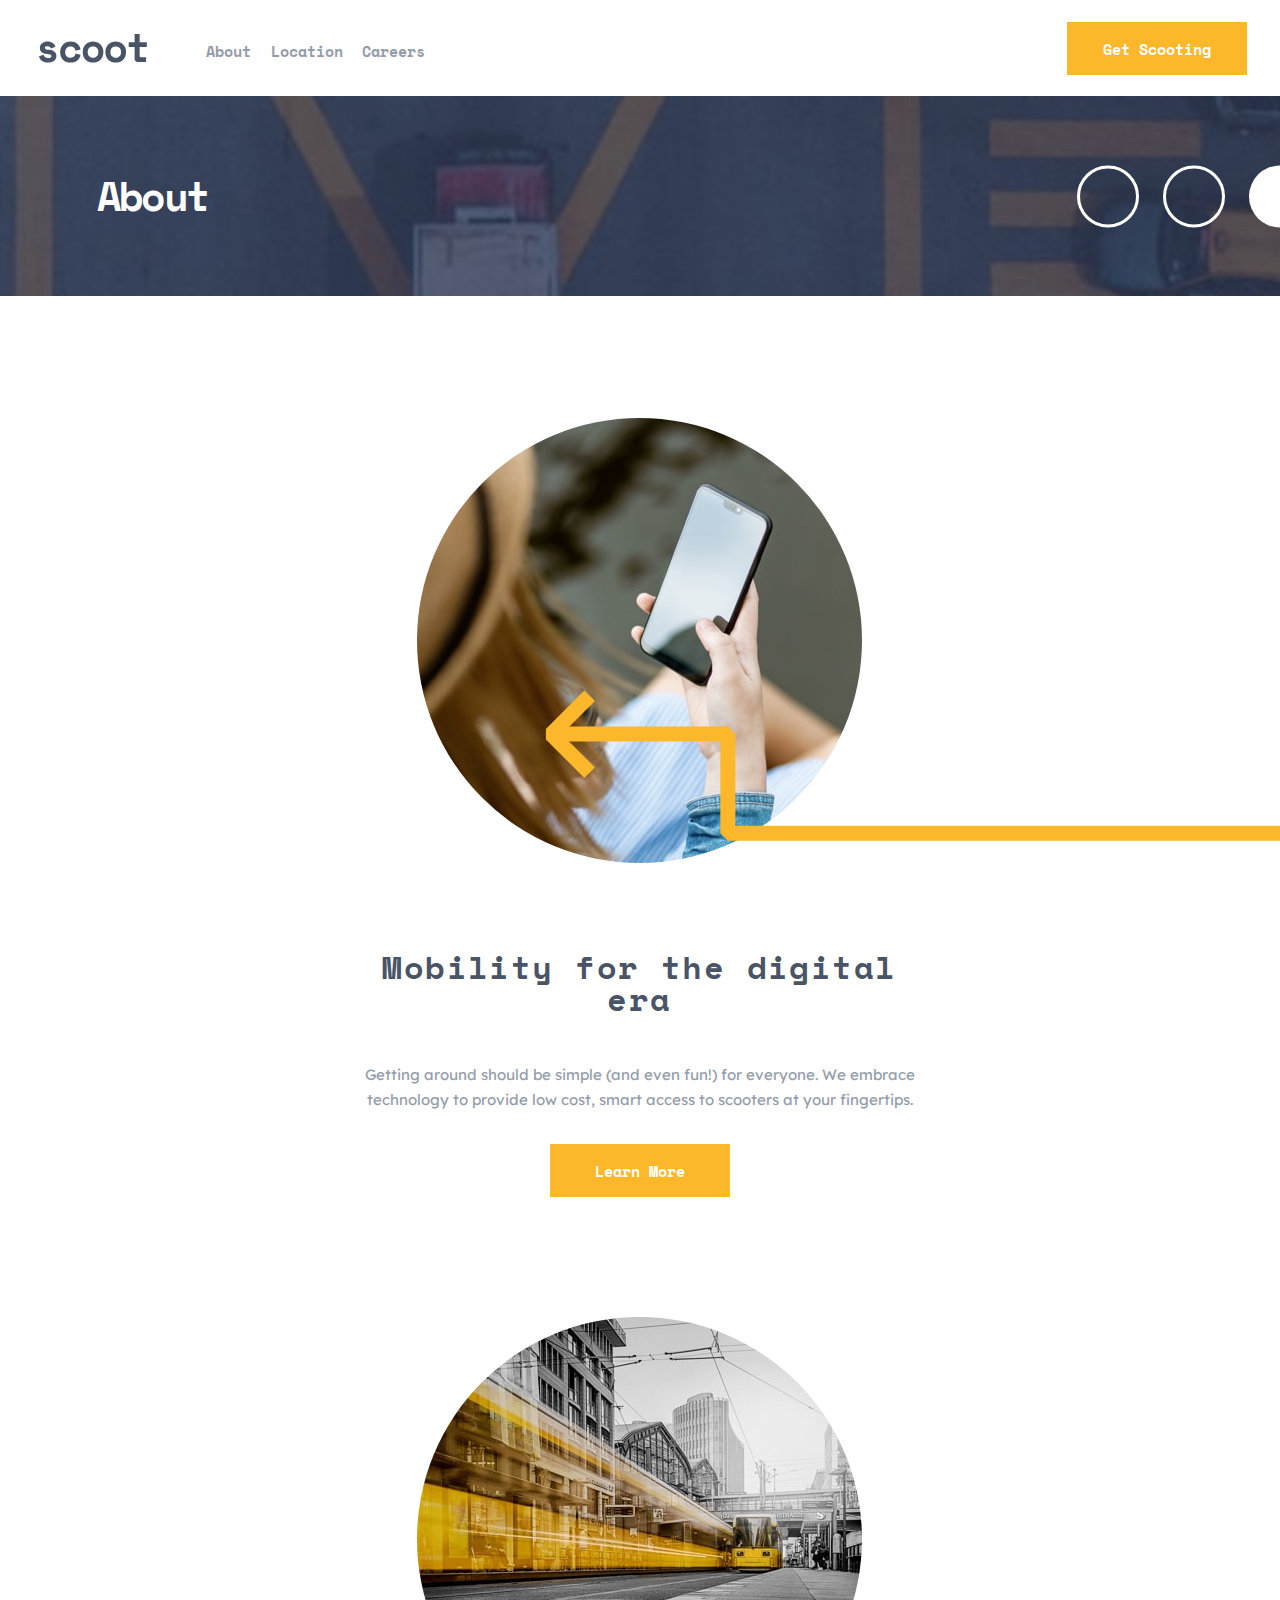
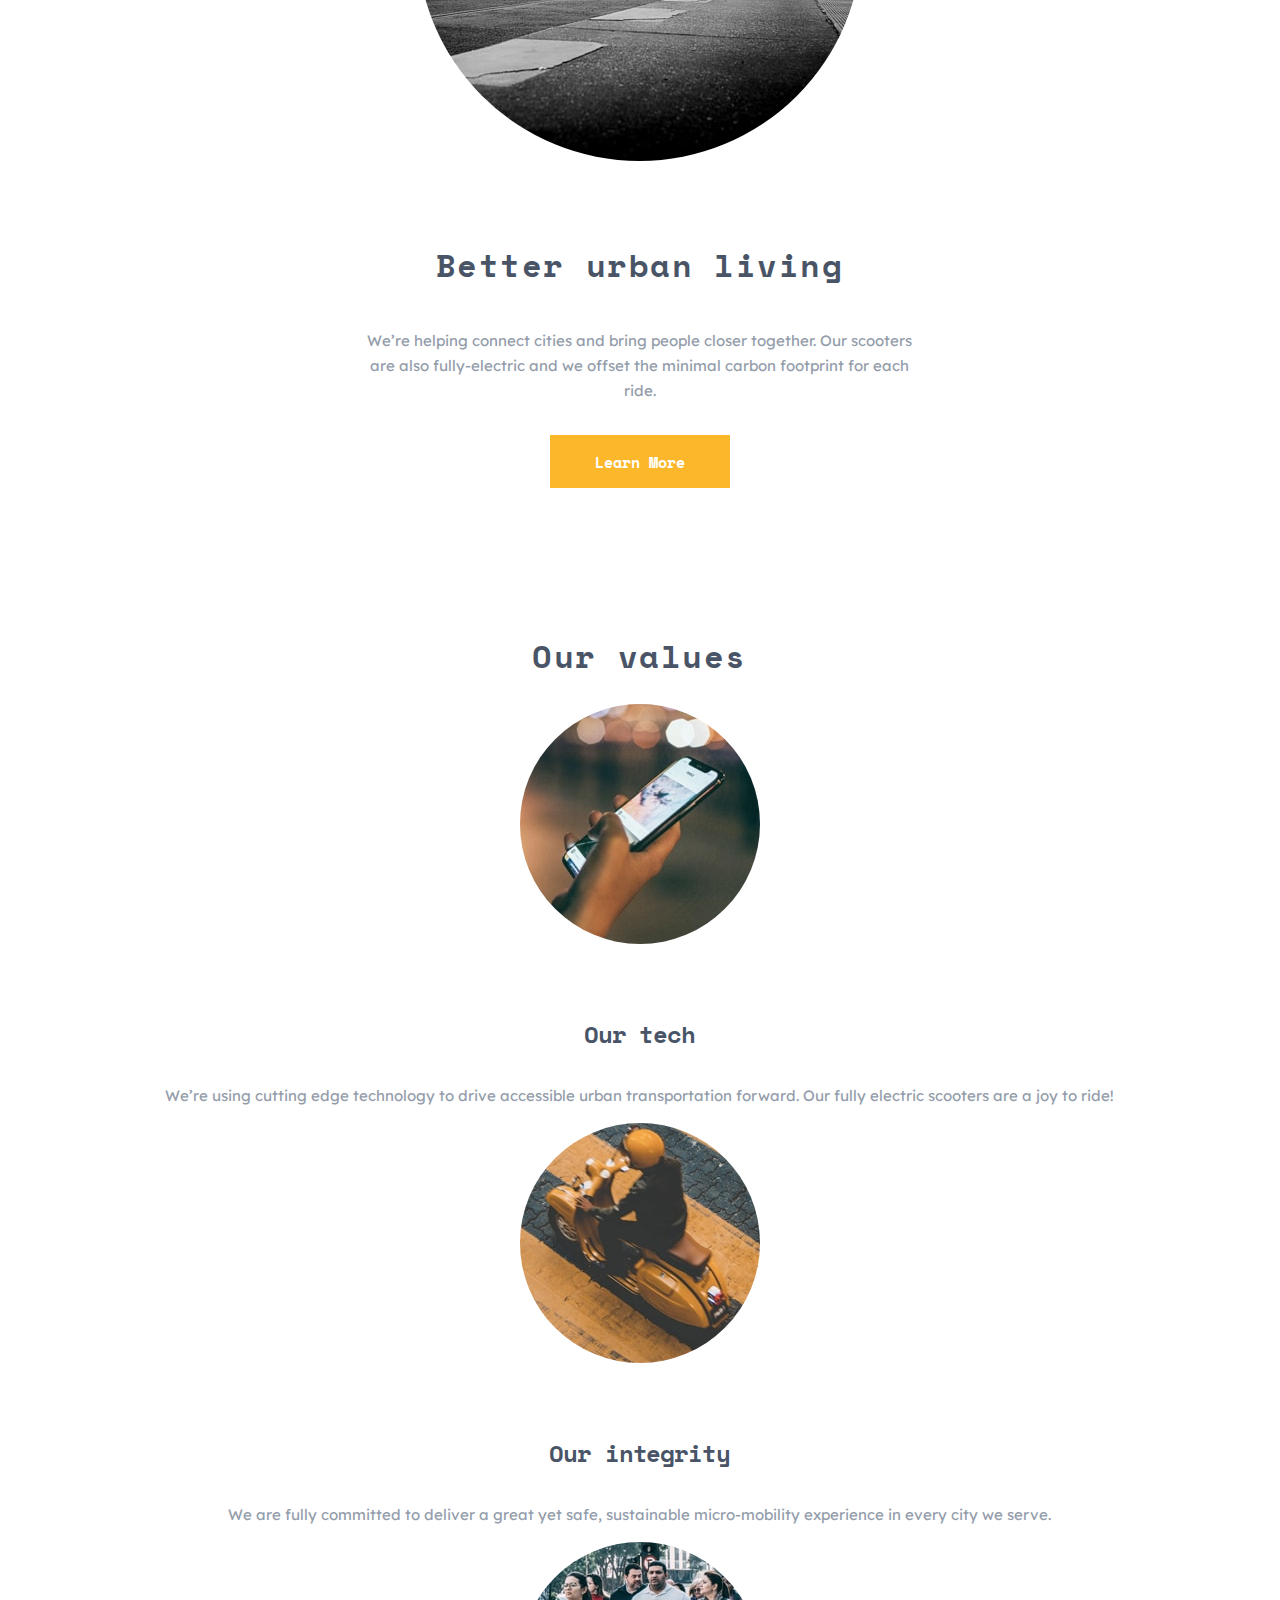
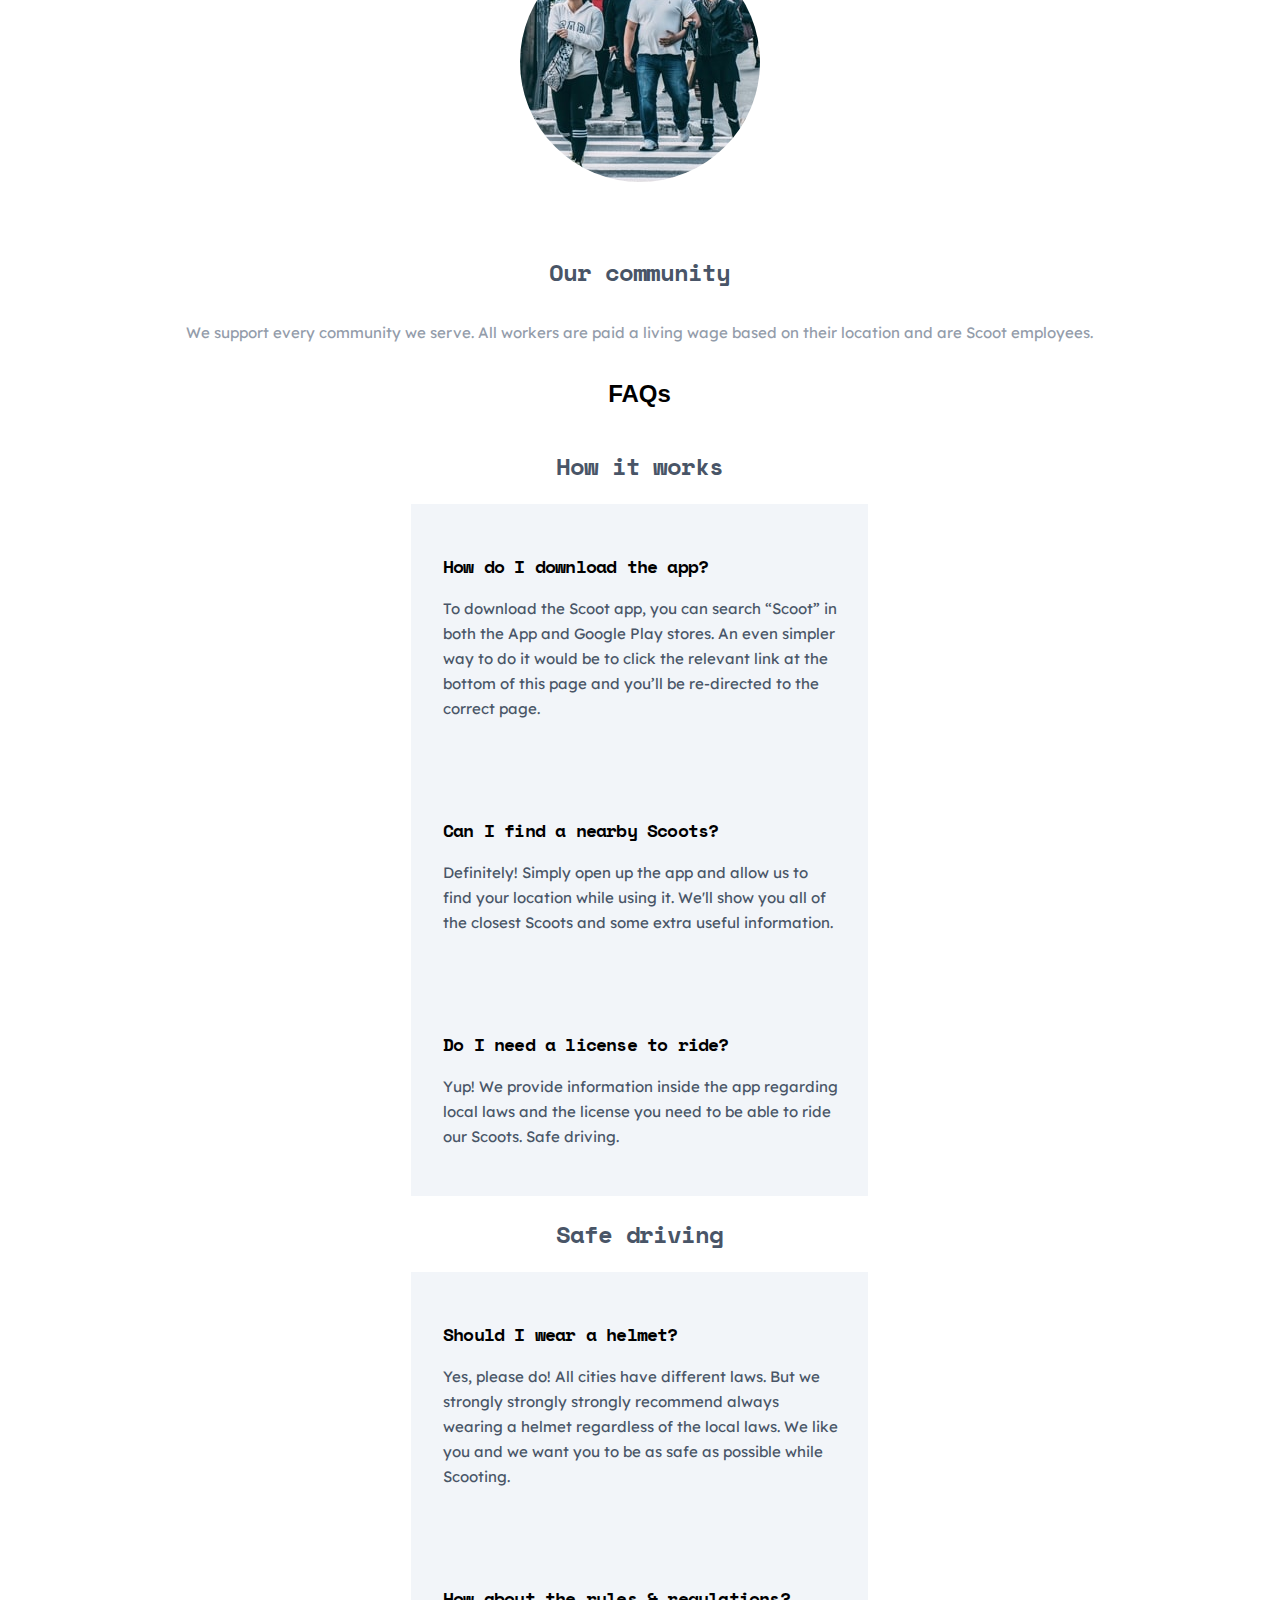
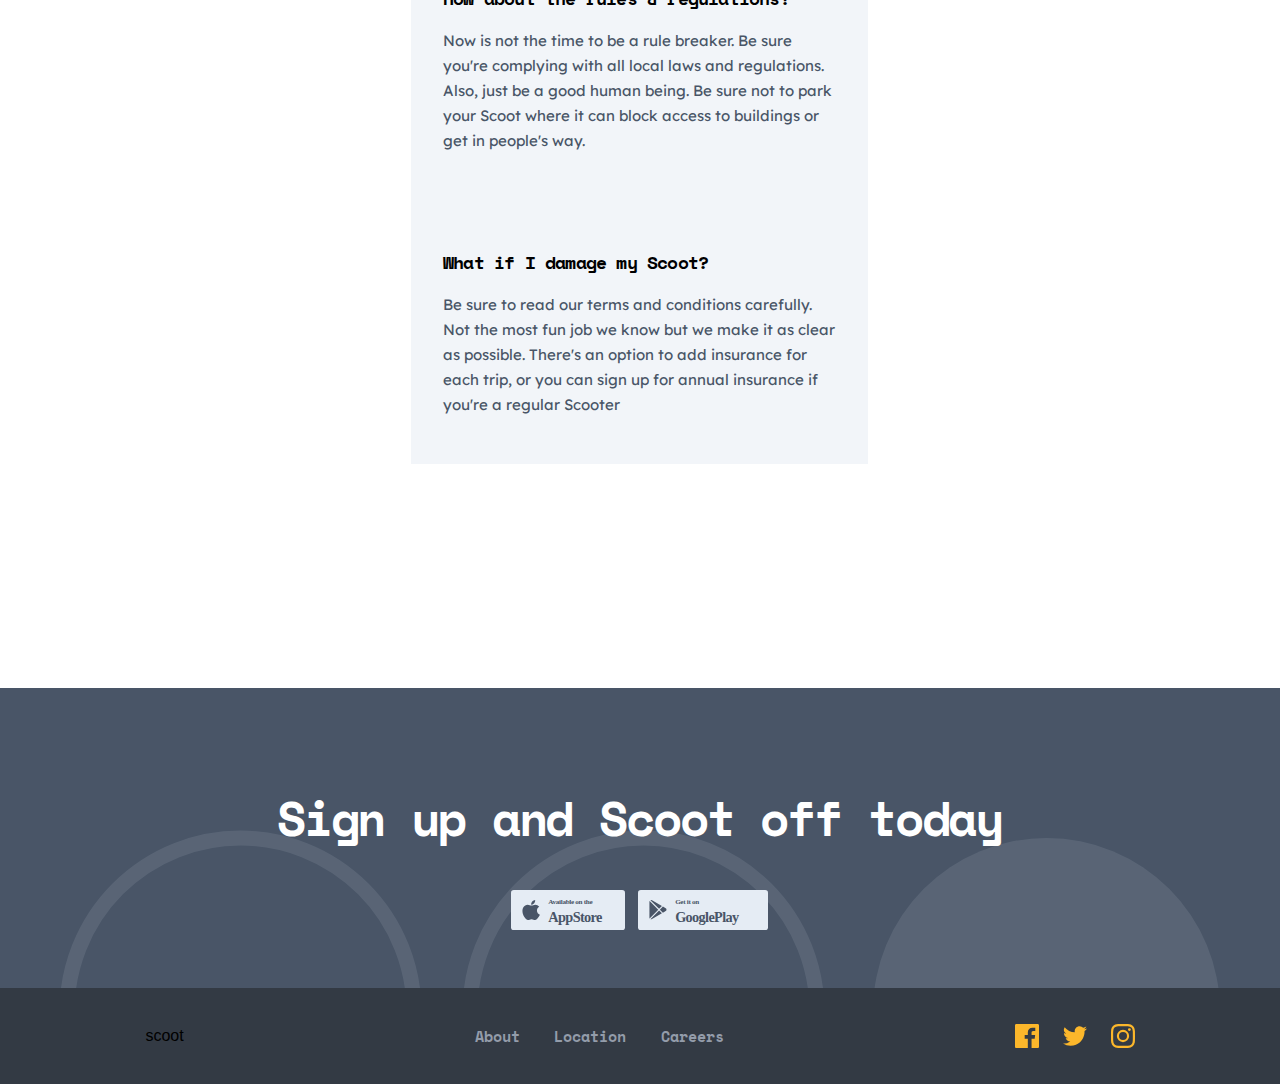
==== html/about.html @ 97ea3391 "update" ====
<!DOCTYPE html>
<html lang="en">
<head>
<meta charset="UTF-8" />
<link rel="preconnect" href="https://fonts.googleapis.com" />
<link rel="preconnect" href="https://fonts.gstatic.com" crossorigin />
<link
    href="https://fonts.googleapis.com/css2?family=Lexend+Deca:wght@100..900&family=Space+Mono:ital,wght@0,400;0,700;1,400;1,700&display=swap"
    rel="stylesheet"
/>
<link
    href="https://fonts.googleapis.com/css2?family=Space+Mono:ital,wght@0,400;0,700;1,400;1,700&display=swap"
    rel="stylesheet"
/>
<link rel="stylesheet" href="../css/styles.css" />
<meta name="viewport" content="width=device-width, initial-scale=1.0" />
<title>Document</title>
</head>
<body>
    <nav class="menu">
        <img class="hamburger-nav" src="../assets/icons/hamburger.svg" alt="" />
        <img class="logo-nav" src="../assets/logo.svg" alt="" />
        <div class="menu-options display-menu">
        <ul>
            <div class="options-nav">
                <li><a href="../html/about.html">About</a></li>
                <li><a href="../html/locations.html">Location</a></li>
                <li><a href="../html/careers.html">Careers</a></li>
            </div>
            <div class="general-button button-nav">
                <li>Get Scooting</li>
            </div>
        </ul>
        </div>
    </nav>
    <header class="header-about center-items">
        <h1 class="main-title main-title-secondary">About</h1>
        <img class="white-circles-options" src="../assets/patterns/white-circles.svg" alt="">
    </header>
    <main class="main">
        <section class="center-items">
            <img class="left-downward-arrow-options" src="../assets/patterns/left-upward-arrow.svg" alt="">    
            <img class="img-main" src="../assets/images/digital-era.jpg" alt="" />
            <div class="section-learnmore center-items">
                    <h3 class="h3-secundary-title">Mobility for the digital era</h3>
                    <p class="general-font-style">
                        Getting around should be simple (and even fun!) for everyone. We embrace technology to provide low cost, smart access to scooters at your fingertips.
                    </p>
                <div class="general-button">
                <a href="">Learn More</a>
                </div>
            </div>
            <img class="right-arrow-topimg-2" src="../assets/patterns/right-arrow.svg" alt="">
            <img class="img-main" src="../assets/images/better-living.jpg" alt="" />
            <div class="section-learnmore center-items">
                    <h3 class="h3-secundary-title">Better urban living</h3>
                    <p class="general-font-style">
                        We’re helping connect cities and bring people closer together. Our scooters are also fully-electric and we offset the minimal carbon footprint for each ride.
                    </p>
                <div class="general-button">
                <a href="">Learn More</a>
                </div>
            </div>
        </section>
        <section class="center-items">
            <h3 class="h3-secundary-title">Our values</h3>
            <div>
                <div class="center-items">
                    <img class="img-main" src="../assets/images/our-tech.jpg" alt="" />
                    <h2 class="h2-secundary-title">Our tech</h2>
                    <p class="general-font-style">
                        We’re using cutting edge technology to drive accessible urban transportation forward. Our fully electric scooters are a joy to ride!
                    </p>
                </div>
                <div class="center-items">
                    <img class="img-main" src="../assets/images/our-integrity.jpg" alt="" />
                    <h2 class="h2-secundary-title">Our integrity</h2>
                    <p class="general-font-style">
                        We are fully committed to deliver a great yet safe, sustainable micro-mobility experience in every city we serve.                    </p>
                </div>
                <div class="center-items">
                    <img class="img-main" src="../assets/images/our-community.jpg" alt="" />
                    <h2 class="h2-secundary-title">Our community</h2>
                    <p class="general-font-style">
                        We support every community we serve. All workers are paid a living wage based on their location and are Scoot employees.                    </p>
                </div>
            </div>
        </section>
        <section class="center-items our-values">
            <h2>FAQs</h2>
            <div class="accordion-boxes">
                <h3 class="h2-secundary-title">How it works</h2>
                <div class="accordion-box">
                    <div>
                        <h3 class="title-box">How do I download the app?</h2>
                        <p class="text-accodion">To download the Scoot app, you can search “Scoot” in both the App and Google Play stores. An even simpler way to do it would be to click the relevant link at the bottom of this page and you’ll be re-directed to the correct page.</p>
                    </div>
                </div>
                <div class="accordion-box">
                    <div>
                        <h3 class="title-box">Can I find a nearby Scoots?</h2>
                        <p class="text-accodion">Definitely! Simply open up the app and allow us to find your location while using it. We'll show you all of the closest Scoots and some extra useful information.</p>
                    </div>
                </div>
                <div class="accordion-box">
                    <div>
                        <h3 class="title-box">Do I need a license to ride?</h2>
                        <p class="text-accodion">Yup! We provide information inside the app regarding local laws and the license you need to be able to ride our Scoots. Safe driving.</p>
                    </div>
                </div>
            </div>
            <div>
                <h3 class="h2-secundary-title">Safe driving</h2>
                <div class="accordion-box">
                    <div>
                        <h3 class="title-box">Should I wear a helmet?</h2>
                        <p class="text-accodion">Yes, please do! All cities have different laws. But we strongly strongly strongly recommend always wearing a helmet regardless of the local laws. We like you and we want you to be as safe as possible while Scooting.</p>
                    </div>
                </div>
                <div class="accordion-box">
                    <div>
                        <h3 class="title-box">How about the rules & regulations?</h2>
                        <p class="text-accodion">Now is not the time to be a rule breaker. Be sure you're complying with all local laws and regulations. Also, just be a good human being. Be sure not to park your Scoot where it can block access to buildings or get in people's way. </p>
                    </div>
                </div>
                <div class="accordion-box">
                    <div>
                        <h3 class="title-box">What if I damage my Scoot?</h2>
                        <p class="text-accodion">Be sure to read our terms and conditions carefully. Not the most fun job we know but we make it as clear as possible. There's an option to add insurance for each trip, or you can sign up for annual insurance if you're a regular Scooter</p>
                    </div>
                </div>
            </div>   
        </section>
    </main>
    <footer>
        <div class="applications-footer center-items">
            <p class="footer-title">Sign up and Scoot off today</p>
            <div class="center-items flex-row">
                <img class="apple" src="../assets/icons/app-store.svg" alt="" />
                <img class="android" src="../assets/icons/google-play.svg" alt="" />
            </div>
        </div>
        <div class="social center-items">
            <p>scoot</p>
            <ul class="footer-list">
                <a href="./html/about.html"><li>About</li></a>
                <a href=""><li>Location</li></a>
                <a href=""><li>Careers</li></a>
            </ul>
            <div class="center-items flex-row icons-socialmedia">
                <a href=""><img src="../assets/icons/facebook.svg" alt="" /></a>
                <a href=""><img src="../assets/icons/twitter.svg" alt="" /></a>
                <a href=""><img src="../assets/icons/instagram.svg" alt="" /></a>
            </div>
        </div>
    </footer>
</body>
</html>
---- css/styles.css ----
:root {
  --yellow: #fcb72b;
  --dark-navy: #495567;
  --dim-grey: #939caa;
  --light-grey: #e5ecf4;
  --snow: #f2f5f9;
  --light-yellow: #fff4df;
  --dark-grey: #333a44;
  --box-grey: #F2F5F9;

  --space-mono: 'Space mono', monospace;
  --lexend-deca: 'Lexend deca', 'sans-serif';

  --title-m: 24px;
  --title-l: 40px;
  --title-xl: 48px;
  --title-xxl: 56px;

  --line-height-m: 28px;
  --line-height-l: 48px;
  --line-height-xl: 56px;

  --mobile-width: 375px;
  --tablet-width: 768px;
  
}
* {
  box-sizing: border-box;
}
body {
  margin: 0;
  font-family: sans-serif;
}
img {
  display: block;
  max-width: 100%;
}
a {
  text-decoration: none;
  color: inherit;
}
ul {
  list-style: none;
  padding-left: 0;
  margin-top: 0;
  margin-bottom: 0;
}

.menu {
  height: 64px;
  width: 100%;
  padding: 22px 22px 22px 32px;
  display: flex;
  background-color: white;
}
@media screen and (width>=768px){
  .menu {
    height: 96px;
    padding: 34px 40px 33px 39px;
    
  }
}
.logo-nav {
  margin-inline: auto;
}
.display-menu{
  display: none;
}
@media screen and (width>=768px){
  .display-menu{
    display: block;
  }
}
.menu-options{
  position: fixed;
  left: 0;
  top: 64px;
  height: calc(100vh - 64px);
  width: 256px;
  background-color: var(--dark-grey);
  padding: 64px 32px 24px 32px;
}
.menu-options ul{
  height: 100%;
  display: flex;
  flex-direction: column;
  justify-content: space-between;
}
.options-nav{
  height: 123px;
  display: flex;
  flex-direction: column;
  justify-content: space-between;
  color: white;
  font-family: var(--space-mono);
  font-size: 18px;
  line-height: 25px;
  font-weight: 700;
}
.menu::after{
  content: "";
  position: fixed;
  height: calc(100vh - 64px);
  width: calc(100vw - 256px);
  top: 64px;
  right: 0;
  background-color: rgba(0, 0, 0, 0.7);
  display: none;
}
@media screen and (width>=768px){
  .menu-options{
    position:static;
    width: 100%;
    height:29px;
    background-color: transparent;
    padding: 0;
  }
  .menu-options ul{
    flex-direction: row;
    height: 25px;
  }
  .options-nav{
    flex-direction: row;
    justify-content: space-between;
    color: var(--dim-grey);
    font-family: var(--space-mono);
    font-size: 15px;
    line-height: 25px;
    font-weight: 700;
    width: 219px;
    height: 25px;
    margin-top: 5px;
  }
  .hamburger-nav{
    display: none;
  }
  .logo-nav {
    margin-inline: 0;
    margin-right: 59px;
  }
  .button-nav{
    position: absolute;
    right: 0;
    top: 22px;
    right: 33px;
  }
}
.center-items{
  display: flex;
  align-items: center;
  justify-content: center;
  text-align: center;
  flex-direction: column;
}
.header {
  width: 100%;
  height: 687px;
  background-image: url(../assets/images/home-hero-mobile.jpg);
  background-size: cover;
  padding: 32px;
  justify-items: center;
}
@media screen and (width>=768px){
  .header {
    background-image: url(../assets/images/home-hero-tablet.jpg);
    padding: 137px 98px 217px 97px;
  }
}
@media screen and (width>=1440px){
  .header {
    background-image: url(../assets/images/home-hero-desktop.jpg);
  }
}
.header p{
  color: white;
}
.flex-row{
  flex-direction: row;
}

/* TEXTOS */

.main-title{
  font-family: var(--space-mono);
  color: white;
  line-height: 40px;
  font-size: 40px;
  letter-spacing: -1.79px;
  font-weight: 700;
}
@media screen and (width>=1440px){
  .main-title-secondary{
    font-family: var(--space-mono);
    color: white;
    line-height: 40px;
    font-size: 40px;
    letter-spacing: -1.79px;
    font-weight: 700;
  }
}
.footer-title{
  font-family: var(--space-mono);
  color: white;
  line-height: 32px;
  font-size: 32px;
  letter-spacing: -1.43px;
  font-weight: 700;
}
@media screen and (width>=768px){
  .footer-title{
    line-height: 48px;
    font-size: 48px;
    letter-spacing: -2.14px;
  }
}
.general-font-style{
  font-family: var(--lexend-deca);
  font-size: 15px;
  color: var(--dim-grey);
  font-weight: 400;
  line-height: 25px;
}
.h2-secundary-title{
  font-family: var(--space-mono);
  font-size: 20px;
  color: var(--dark-navy);
  font-weight: 700;
  line-height: 28px;
  letter-spacing: 0.89px;
}
@media screen and (width>=768px){
  .h2-secundary-title{
    font-size: 24px;
    letter-spacing: -1.07px;
  }
}
.h3-secundary-title{
  font-family: var(--space-mono);
  font-size: 32px;
  color: var(--dark-navy);
  font-weight: 700;
  line-height: 32px;
  letter-spacing: 1.43px;
}
.footer-list{
  font-family: var(--space-mono);
  color: var(--dim-grey);
  font-weight: 700;
  font-size: 15px;
  line-height: 25px;
  justify-content: space-between;
}
@media screen and (width>=768px){
  .footer-list{
    display: flex;
    width: 249px;
    justify-self: left;
  }
}
/* FIN TEXTOS */


.general-button{
  width: 180px;
  height: 53px;
  display: flex;
  align-items: center;
  justify-content: center;
  background-color: var(--yellow);
  color: white;
  font-family: var(--space-mono);
  font-size: 15px;
  font-weight: 700;
}
.a{
  margin-bottom: 34px;
}
.main {
  padding: 72px 32px 120px 32px;
}
@media screen and (width>=768px){
  .main{
    padding: 122px 98px 104px 97px;
  }
}
@media screen and (width>=1440px){
  .main{
    padding: 120px 165px 160px 165px;
  }
}
.info-app {
  display: flex;
  flex-direction: column;
  height: 792px;
  justify-content: space-between;
  margin-bottom: 120px;
}
@media screen and (width>=768px){
  .info-app {
    display: flex;
    flex-direction: column;
    height: 792px;
    justify-content: space-between;
    margin-bottom: 120px;
  }
}
@media screen and (width>=768px){
  .info-card{
    display: flex;
    flex-direction: row;
    text-align: left;
    height: 470px;
  }
}
.info-icon {
  width: 56px;
  height: 56px;
}
@media screen and (width>=768px){
  .info-icon {
    width: 96px;
    height: 96px;
    margin-right: 79px;
  }
}
.img-main {
  border-radius: 50%;
  margin-bottom: 56px;
}
.section-learnmore{
  margin-bottom: 120px;
}
.section-learnmore p{
  margin-bottom: 32px;
} 
@media screen and (width>=768px){
  .section-learnmore{
    width: 573px;
  }
}
.applications-footer {
  width: 100%;
  height: 320px;
  background-color: var(--dark-navy);
  background-image: url(../assets/patterns/semi-circles.svg);
  background-repeat: no-repeat;
  background-position:bottom;
  background-position-x: 80%;
}
@media screen and (width>=768px){
  .applications-footer {
    height: 300px;
    padding: 62px 156px 62px 155px;
    background-position-x: 50%;
  }
}
@media screen and (width>=1440px){
  .applications-footer {
    height: 300px;
    padding: 62px 156px 62px 155px;
    background-position-x: 100%;
  }
}
.icons-socialmedia{
  width: 120px;
  justify-content: space-between;
}
.social {
  width: 100%;
  height: 438px;
  background-color: var(--dark-grey);
  justify-content: space-around;
}
@media screen and (width>=768px){
  .social {
    height: 96px;
    flex-direction: row;
  }
}
.footer-list a li{
  margin-bottom: 16px ;
}
@media screen and (width>=768px){
  .footer-list a li{
    margin-bottom: 0 ;
  }
}


/* ABOUT */
.header-about, .header-careers{
  background-image: url(../assets/images/about-hero-mobile.jpg);
  width: 100%;
  height: 160px;
  background-position: center;
  background-size: cover;
}
@media screen and (width>=768px){
  .header-about{
    background-image: url(../assets/images/about-hero-tablet.jpg);
    height: 200px;
    flex-direction: row;
    justify-content: flex-start;
    padding-left: 97px;
  }
}
.header-careers{
  background-image: url(../assets/images/careers-location-hero-mobile.jpg);
}
@media screen and (width>=768px){
  .header-careers{
    background-image: url(../assets/images/careers-locations-hero-tablet.jpg);
    height: 200px;
    flex-direction: row;
    justify-content: flex-start;
    padding-left: 97px;
  }
}
.our-values{
  margin-bottom: 120px;
}
@media screen and (width>=768px){
  .our-values{
    width: 457px;
    margin-inline: auto;
  }
}
.title-box{
  font-family: var(--space-mono);
  font-size: 18px;
  font-weight: 700;
  line-height: 24px;
  letter-spacing: -0.8px;
}
.text-accodion{
  font-family: var(--lexend-deca);
  font-size: 15px;
  font-weight: 400;
  line-height: 25px;
  color: var(--dark-navy);
}
.accordion-box{
  background-color: var(--box-grey);
  padding: 32px 28px 32px 32px;
  text-align: left;
}
.box-apply{
  background-color: var(--box-grey);
  width: 100%;
  height: 190px;
  padding: 36px 32px 32px 32px;
  justify-content: space-between;
}
@media screen and (width>=768px){
  .box-apply{
    background-color: var(--box-grey);
    width: 100%;
    height: 128px;
    padding: 34px 48px 33px 48px;
    justify-content: space-between;
    flex-direction: row;
  }
}
.box-apply p, .box-apply h2{
  margin: 0;
}
.section-apply{
  height: 1220px;
  justify-content: space-between;
}
@media screen and (width>=768px){
  .section-apply{
    height: 848px;
    width: 689px;
    justify-content: space-between;
  }
  .main-careers{
    padding: 144px 40px 120px 39px;
  }
}

.map{
  margin-bottom: 40px;
}
.capital-boxes{
  display: flex;
  height: 336px;
  justify-content: space-between;
  margin-bottom: 72px;
}
@media screen and (width>=768px){
  .capital-boxes{
    position: absolute;
    top: 0;
    left: 0;
  }
}
.capital-box{
  width: 100%;
  background-color: rgb(252, 183, 43, 0.2);
}
@media screen and (width>=768px){
  .capital-box{
    position: absolute;
    top: 0;
    width: 120px;
    height: 32px;
  }
  .ny{
    left: 137px;
    top: 492px;
  }
  .ldn{
    left: 282px;
    top: 485px;
  }
  .jk{
    left: 137px;
    top: 492px;
  }
  .ykh{
    left: 137px;
    top: 492px;
  }
}
.text-capital{
  font-family: var(--space-mono);
  font-weight: 700;
  font-size: 24px;
  line-height: 28px;
  letter-spacing: -1.07px;
}
.apple, .android{
  width: 113.57px;
  height: 40px;
}
.android{
  width: 130px;
  margin-left: 12.86px;
}

/* FLECHAS y CIRCULOS */
.right-line,.right-arrow, .white-circles, .left-downward-arrow, .right-arrow-topimg, .left-downward-arrow-zero, .white-circles-options, .left-downward-arrow-options, .right-arrow-topimg-2{
  display: none;
}
@media screen and (width>=768px){
  .right-arrow{
    display: block;
    position: absolute;
    top: 569px;
    left: -127px;
  }
  .white-circles{
    display: block;
    position: absolute;
    top: 638px;
    right:-31px;
  }
  .left-downward-arrow{
    display: block;
    position: absolute;
    top: 2110px;
    right: 0;
  }
  .right-arrow-topimg{
    display: block;
    position: absolute;
    left: -127px;
    top: 2742px;
  }
  .left-downward-arrow-zero{
    /* display: block;
    position: absolute;
    right:-386px;
    top: 3710px; */
  }
  .white-circles-options{
    display: block;
    position: absolute;
    right:-31px;
    top: 165px;
  }
  .left-downward-arrow-options{
    display: block;
    position: absolute;
    right:-6px;
    top: 690px;
  }
  .right-arrow-topimg{
    display: block;
    position: absolute;
    left: -127px;
    top: 1320px;
  }
}
@media screen and (width>=1440px){
  .right-line{
    display: block;
    position: absolute;
    top: 569px;
    left: 0px;
  }
  .right-arrow{
    display: block;
    position: absolute;
    top: 569px;
    left: 705px;
  }
  .white-circles{
    display: block;
    position: absolute;
    top: 638px;
    right:-31px;
  }
  .left-downward-arrow{
    display: block;
    position: absolute;
    top: 2110px;
    right: 0;
  }
  .right-arrow-topimg{
    display: block;
    position: absolute;
    left: -127px;
    top: 2742px;
  }
  .left-downward-arrow-zero{
    /* display: block;
    position: absolute;
    right:-386px;
    top: 3710px; */
  }
  .white-circles-options{
    display: block;
    position: absolute;
    right:-31px;
    top: 165px;
  }
  .left-downward-arrow-options{
    display: block;
    position: absolute;
    right:-6px;
    top: 690px;
  }
  .right-arrow-topimg{
    display: block;
    position: absolute;
    left: -127px;
    top: 1320px;
  }
}
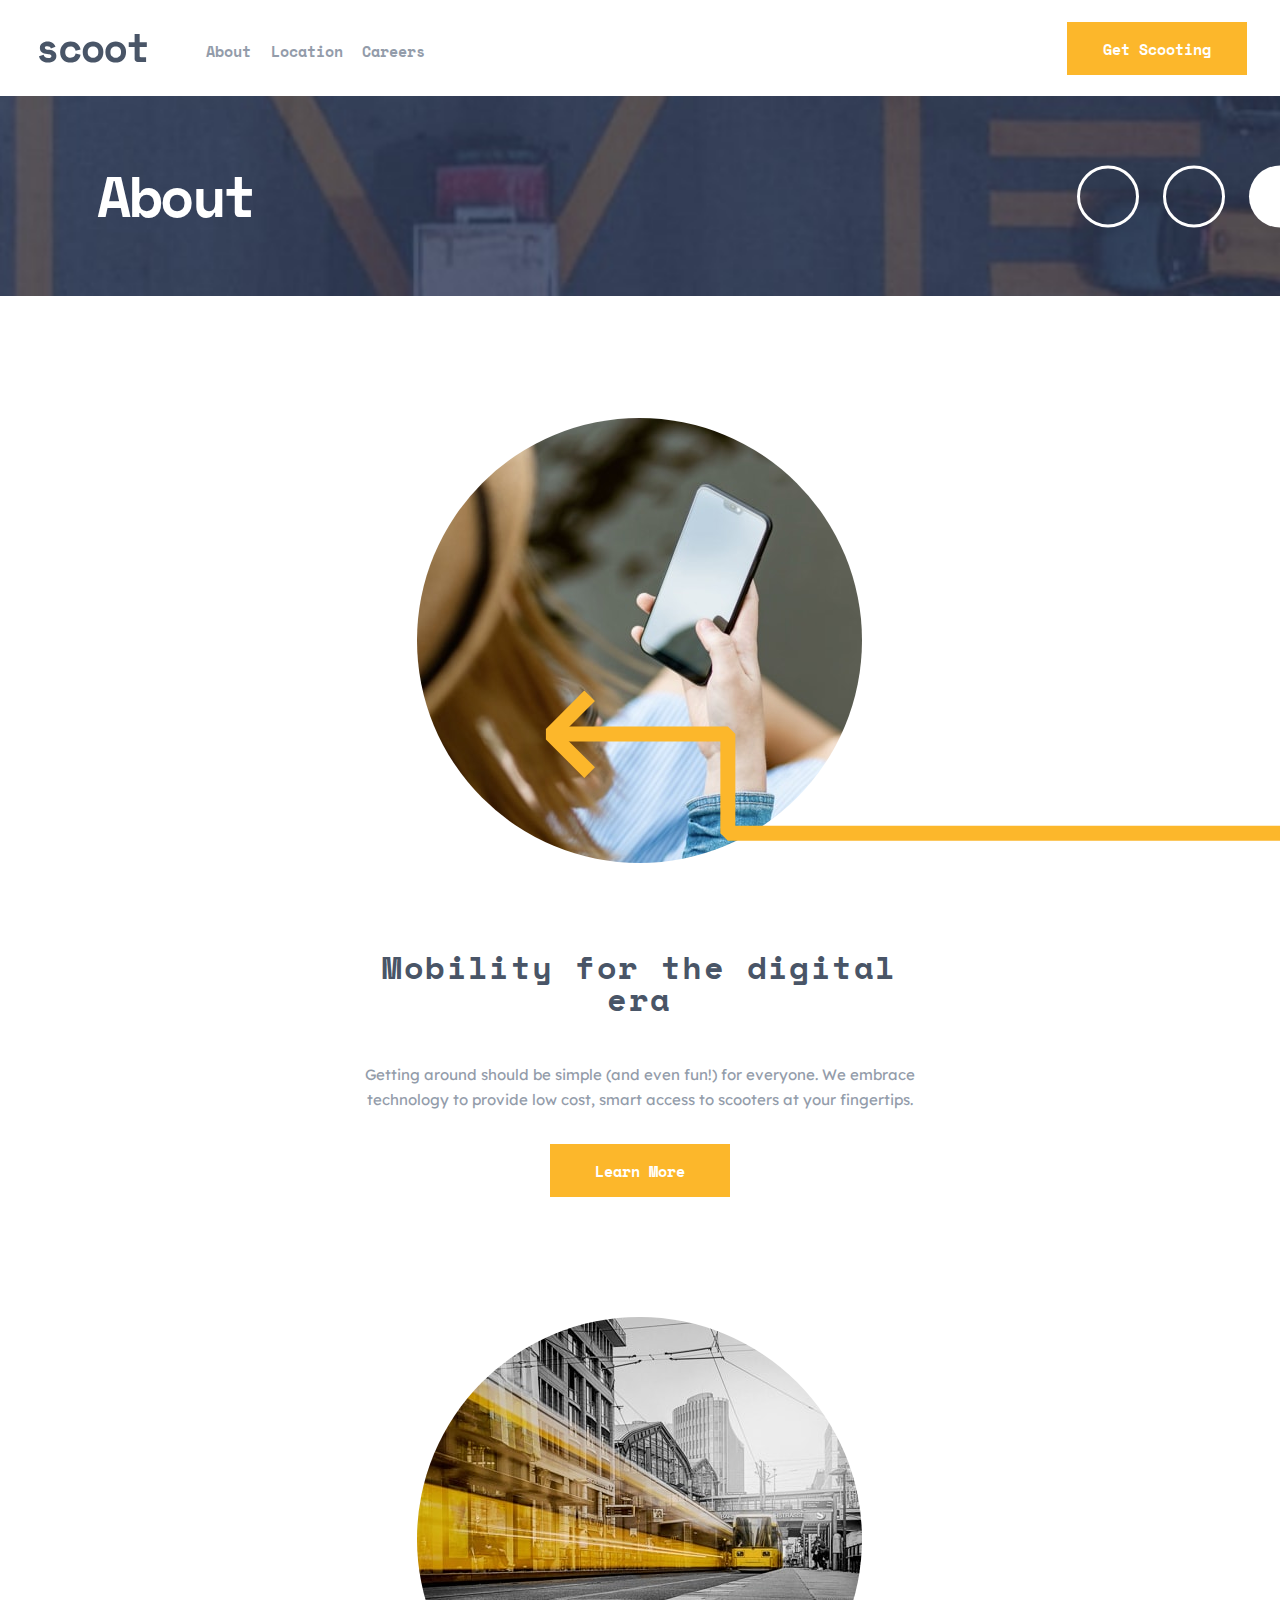
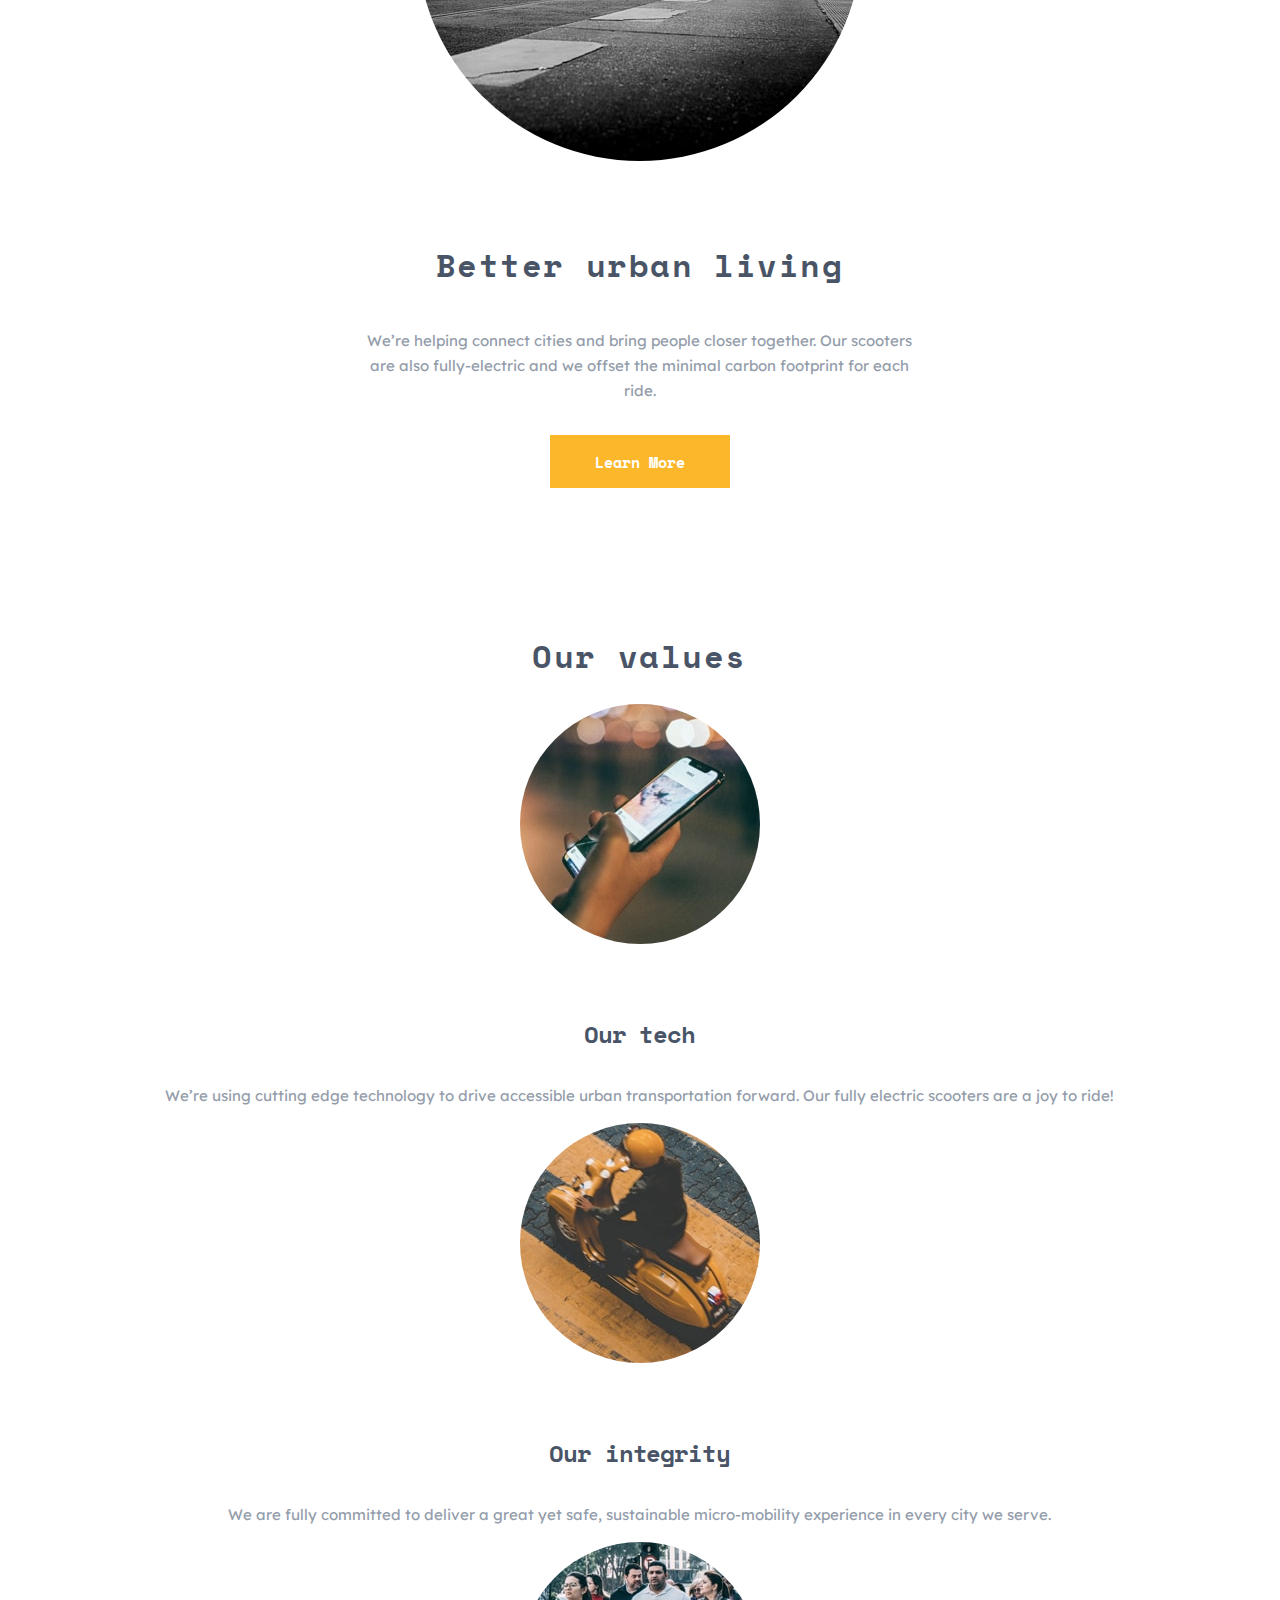
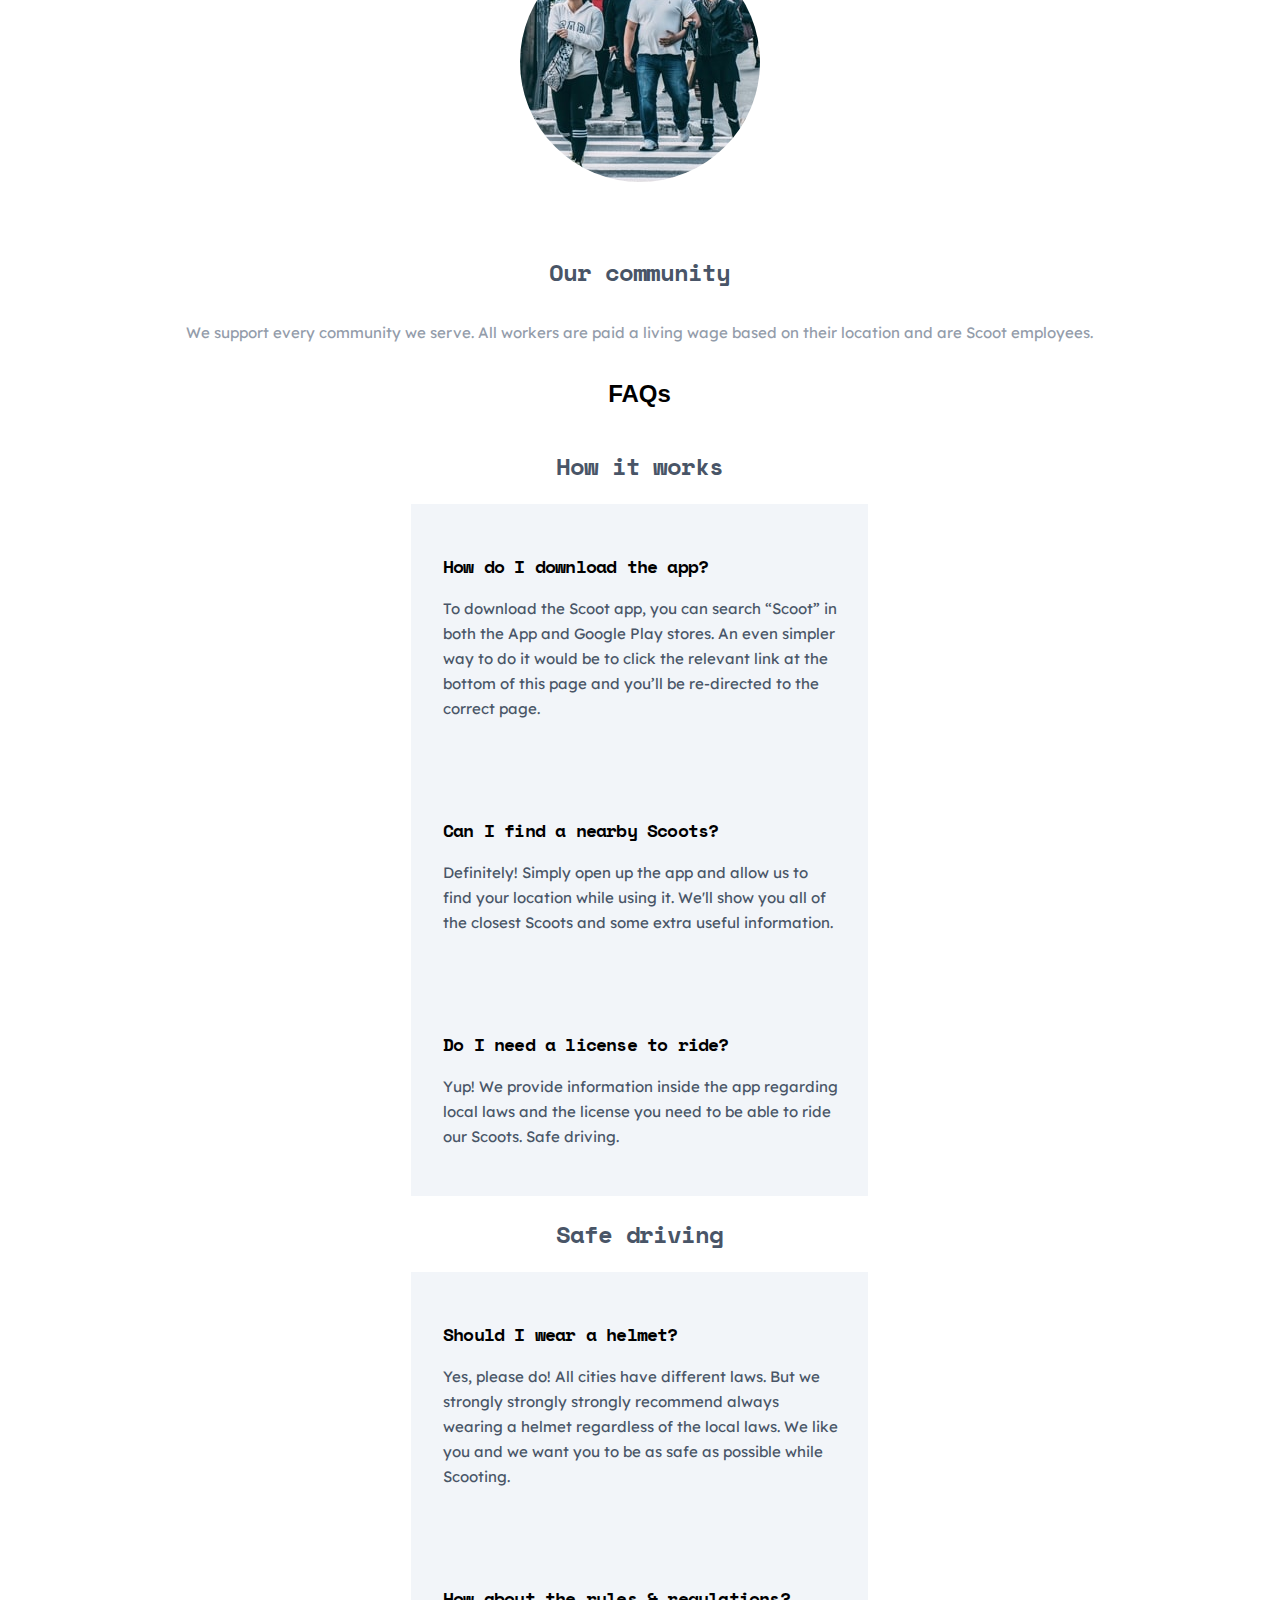
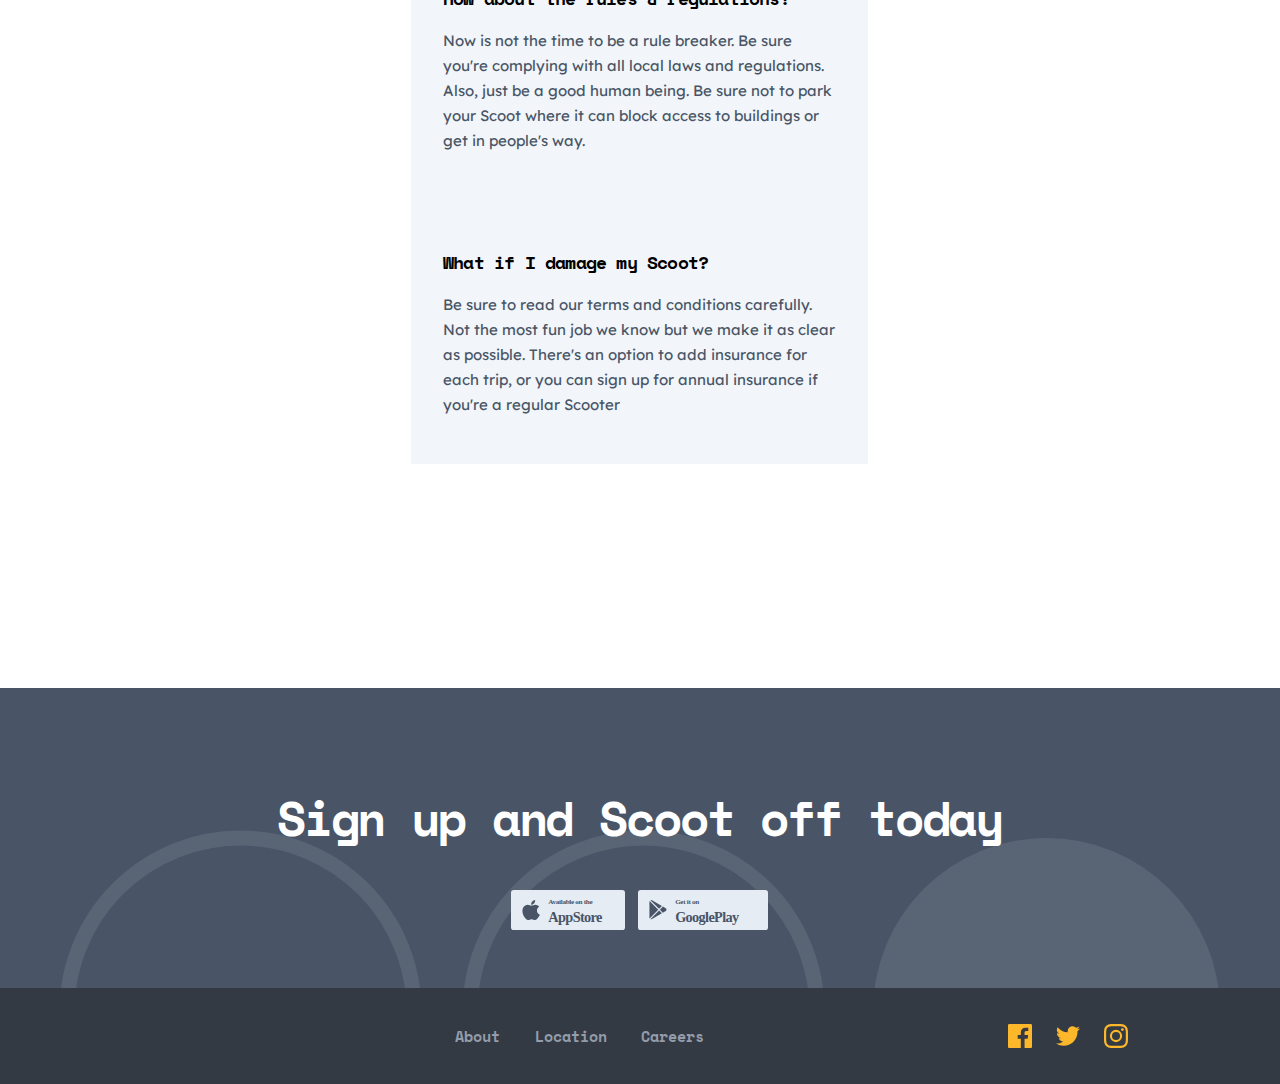
==== commit c5b97e69: "update" ====
--- a/html/about.html
+++ b/html/about.html
@@ -39,32 +39,36 @@
     </header>
     <main class="main">
         <section class="center-items">
-            <img class="left-downward-arrow-options" src="../assets/patterns/left-upward-arrow.svg" alt="">    
-            <img class="img-main" src="../assets/images/digital-era.jpg" alt="" />
-            <div class="section-learnmore center-items">
-                    <h3 class="h3-secundary-title">Mobility for the digital era</h3>
-                    <p class="general-font-style">
-                        Getting around should be simple (and even fun!) for everyone. We embrace technology to provide low cost, smart access to scooters at your fingertips.
-                    </p>
-                <div class="general-button">
-                <a href="">Learn More</a>
+            <div class="row-reverse">
+                <img class="left-downward-arrow-options" src="../assets/patterns/left-upward-arrow.svg" alt="">    
+                <img class="img-main" src="../assets/images/digital-era.jpg" alt="" />
+                <div class="section-learnmore center-items">
+                        <h3 class="h3-secundary-title">Mobility for the digital era</h3>
+                        <p class="general-font-style">
+                            Getting around should be simple (and even fun!) for everyone. We embrace technology to provide low cost, smart access to scooters at your fingertips.
+                        </p>
+                    <div class="general-button">
+                    <a href="">Learn More</a>
+                    </div>
                 </div>
             </div>
-            <img class="right-arrow-topimg-2" src="../assets/patterns/right-arrow.svg" alt="">
-            <img class="img-main" src="../assets/images/better-living.jpg" alt="" />
-            <div class="section-learnmore center-items">
-                    <h3 class="h3-secundary-title">Better urban living</h3>
-                    <p class="general-font-style">
-                        We’re helping connect cities and bring people closer together. Our scooters are also fully-electric and we offset the minimal carbon footprint for each ride.
-                    </p>
-                <div class="general-button">
-                <a href="">Learn More</a>
+            <div class="row">
+                <img class="right-arrow-topimg-2" src="../assets/patterns/right-arrow.svg" alt="">
+                <img class="img-main" src="../assets/images/better-living.jpg" alt="" />
+                <div class="section-learnmore center-items">
+                        <h3 class="h3-secundary-title">Better urban living</h3>
+                        <p class="general-font-style">
+                            We’re helping connect cities and bring people closer together. Our scooters are also fully-electric and we offset the minimal carbon footprint for each ride.
+                        </p>
+                    <div class="general-button">
+                    <a href="">Learn More</a>
+                    </div>
                 </div>
             </div>
         </section>
         <section class="center-items">
             <h3 class="h3-secundary-title">Our values</h3>
-            <div>
+            <div class="row">
                 <div class="center-items">
                     <img class="img-main" src="../assets/images/our-tech.jpg" alt="" />
                     <h2 class="h2-secundary-title">Our tech</h2>
@@ -88,47 +92,51 @@
         </section>
         <section class="center-items our-values">
             <h2>FAQs</h2>
-            <div class="accordion-boxes">
+            <div class="accordion-boxes row">
                 <h3 class="h2-secundary-title">How it works</h2>
-                <div class="accordion-box">
-                    <div>
-                        <h3 class="title-box">How do I download the app?</h2>
-                        <p class="text-accodion">To download the Scoot app, you can search “Scoot” in both the App and Google Play stores. An even simpler way to do it would be to click the relevant link at the bottom of this page and you’ll be re-directed to the correct page.</p>
+                <div>
+                    <div class="accordion-box">
+                        <div>
+                            <h3 class="title-box">How do I download the app?</h2>
+                            <p class="text-accodion">To download the Scoot app, you can search “Scoot” in both the App and Google Play stores. An even simpler way to do it would be to click the relevant link at the bottom of this page and you’ll be re-directed to the correct page.</p>
+                        </div>
                     </div>
-                </div>
-                <div class="accordion-box">
-                    <div>
-                        <h3 class="title-box">Can I find a nearby Scoots?</h2>
-                        <p class="text-accodion">Definitely! Simply open up the app and allow us to find your location while using it. We'll show you all of the closest Scoots and some extra useful information.</p>
+                    <div class="accordion-box">
+                        <div>
+                            <h3 class="title-box">Can I find a nearby Scoots?</h2>
+                            <p class="text-accodion">Definitely! Simply open up the app and allow us to find your location while using it. We'll show you all of the closest Scoots and some extra useful information.</p>
+                        </div>
                     </div>
-                </div>
-                <div class="accordion-box">
-                    <div>
-                        <h3 class="title-box">Do I need a license to ride?</h2>
-                        <p class="text-accodion">Yup! We provide information inside the app regarding local laws and the license you need to be able to ride our Scoots. Safe driving.</p>
+                    <div class="accordion-box">
+                        <div>
+                            <h3 class="title-box">Do I need a license to ride?</h2>
+                            <p class="text-accodion">Yup! We provide information inside the app regarding local laws and the license you need to be able to ride our Scoots. Safe driving.</p>
+                        </div>
                     </div>
                 </div>
             </div>
-            <div>
+            <div class="row">
                 <h3 class="h2-secundary-title">Safe driving</h2>
-                <div class="accordion-box">
-                    <div>
-                        <h3 class="title-box">Should I wear a helmet?</h2>
-                        <p class="text-accodion">Yes, please do! All cities have different laws. But we strongly strongly strongly recommend always wearing a helmet regardless of the local laws. We like you and we want you to be as safe as possible while Scooting.</p>
+                    <div >
+                        <div class="accordion-box">
+                            <div>
+                                <h3 class="title-box">Should I wear a helmet?</h2>
+                                <p class="text-accodion">Yes, please do! All cities have different laws. But we strongly strongly strongly recommend always wearing a helmet regardless of the local laws. We like you and we want you to be as safe as possible while Scooting.</p>
+                            </div>
+                        </div>
+                        <div class="accordion-box">
+                            <div>
+                                <h3 class="title-box">How about the rules & regulations?</h2>
+                                <p class="text-accodion">Now is not the time to be a rule breaker. Be sure you're complying with all local laws and regulations. Also, just be a good human being. Be sure not to park your Scoot where it can block access to buildings or get in people's way. </p>
+                            </div>
+                        </div>
+                        <div class="accordion-box">
+                            <div>
+                                <h3 class="title-box">What if I damage my Scoot?</h2>
+                                <p class="text-accodion">Be sure to read our terms and conditions carefully. Not the most fun job we know but we make it as clear as possible. There's an option to add insurance for each trip, or you can sign up for annual insurance if you're a regular Scooter</p>
+                            </div>
+                        </div>
                     </div>
-                </div>
-                <div class="accordion-box">
-                    <div>
-                        <h3 class="title-box">How about the rules & regulations?</h2>
-                        <p class="text-accodion">Now is not the time to be a rule breaker. Be sure you're complying with all local laws and regulations. Also, just be a good human being. Be sure not to park your Scoot where it can block access to buildings or get in people's way. </p>
-                    </div>
-                </div>
-                <div class="accordion-box">
-                    <div>
-                        <h3 class="title-box">What if I damage my Scoot?</h2>
-                        <p class="text-accodion">Be sure to read our terms and conditions carefully. Not the most fun job we know but we make it as clear as possible. There's an option to add insurance for each trip, or you can sign up for annual insurance if you're a regular Scooter</p>
-                    </div>
-                </div>
             </div>   
         </section>
     </main>
@@ -141,7 +149,7 @@
             </div>
         </div>
         <div class="social center-items">
-            <p>scoot</p>
+            <img class="logo-footer" src="./assets/logo.svg" alt=""/>
             <ul class="footer-list">
                 <a href="./html/about.html"><li>About</li></a>
                 <a href=""><li>Location</li></a>
--- a/css/styles.css
+++ b/css/styles.css
@@ -151,6 +151,7 @@
   justify-content: center;
   text-align: center;
   flex-direction: column;
+  justify-items: center;
 }
 .header {
   width: 100%;
@@ -187,6 +188,16 @@
   font-size: 40px;
   letter-spacing: -1.79px;
   font-weight: 700;
+}
+@media screen and (width>=768px){
+  .main-title{
+    font-family: var(--space-mono);
+    color: white;
+    line-height: 56px;
+    font-size: 56px;
+    letter-spacing: -2.5px;
+    font-weight: 700;
+  }
 }
 @media screen and (width>=1440px){
   .main-title-secondary{
@@ -303,11 +314,49 @@
     justify-content: space-between;
     margin-bottom: 120px;
   }
+  .info-app::after{
+    content: '';
+    position: absolute;
+    top:780px;
+    left: 138px;
+    width: 15px;
+    height: 820px;
+    background-color: var(--light-grey);
+    z-index: -1;
+  }
+}
+@media screen and (width>=1440px){
+  .info-app {
+    display: flex;
+    flex-direction: row;
+    height: 792px;
+    justify-content: space-between;
+    margin-bottom: 0;
+  }
+  .info-app::after{
+    content: '';
+    position: absolute;
+    top:1050px;
+    left: 0px;
+    width: 988px;
+    height: 15px;
+    background-color: var(--light-grey);
+    z-index: -1;
+  }
 }
 @media screen and (width>=768px){
   .info-card{
     display: flex;
     flex-direction: row;
+    text-align: left;
+    justify-items: left;
+    height: 470px;
+  }
+}
+@media screen and (width>=1440px){
+  .info-card{
+    display: flex;
+    flex-direction: column;
     text-align: left;
     height: 470px;
   }
@@ -323,9 +372,15 @@
     margin-right: 79px;
   }
 }
+@media screen and (width>=1440px){
+  .info-icon {
+    align-self: flex-start;
+  }
+}
 .img-main {
   border-radius: 50%;
   margin-bottom: 56px;
+  justify-self: center;
 }
 .section-learnmore{
   margin-bottom: 120px;
@@ -336,6 +391,12 @@
 @media screen and (width>=768px){
   .section-learnmore{
     width: 573px;
+  }
+}
+@media screen and (width>=1440px){
+  .section-learnmore{
+    width: 443px;
+    text-align: left;
   }
 }
 .applications-footer {
@@ -385,6 +446,9 @@
     margin-bottom: 0 ;
   }
 }
+.logo-footer{
+  filter: brightness(100);
+}
 
 
 /* ABOUT */
@@ -404,6 +468,11 @@
     padding-left: 97px;
   }
 }
+@media screen and (width>=1440px){
+  .header-about{
+    background-image: url(../assets/images/about-hero-desktop.jpg);
+  }
+}
 .header-careers{
   background-image: url(../assets/images/careers-location-hero-mobile.jpg);
 }
@@ -466,12 +535,13 @@
 }
 .section-apply{
   height: 1220px;
+  width: 100%;
   justify-content: space-between;
 }
 @media screen and (width>=768px){
   .section-apply{
     height: 848px;
-    width: 689px;
+    width: 100%;
     justify-content: space-between;
   }
   .main-careers{
@@ -569,10 +639,10 @@
     top: 2742px;
   }
   .left-downward-arrow-zero{
-    /* display: block;
+    display: block;
     position: absolute;
     right:-386px;
-    top: 3710px; */
+    top: 3710px; 
   }
   .white-circles-options{
     display: block;
@@ -586,66 +656,82 @@
     right:-6px;
     top: 690px;
   }
+}
+@media screen and (width>=1440px){
+  .right-line{
+    display: block;
+    position: absolute;
+    top: 569px;
+    left: 0px;
+  }
+  .right-arrow{
+    display: block;
+    position: absolute;
+    top: 569px;
+    left: 705px;
+  }
+  .white-circles{
+    display: block;
+    position: absolute;
+    top: 638px;
+    right:-31px;
+  }
+  .left-downward-arrow{
+    display: block;
+    position: absolute;
+    top: 2000px;
+    right: 0;
+  }
   .right-arrow-topimg{
+    display: block;
+    position: absolute;
+    left: -127px;
+    top: 2199px;
+  }
+  .left-downward-arrow-zero{
+    display: block;
+    position: absolute;
+    right:-386px;
+    top: 2770px; 
+  }
+  .white-circles-options{
+    display: block;
+    position: absolute;
+    right:-31px;
+    top: 165px;
+  }
+  .left-downward-arrow-options{
+    display: block;
+    position: absolute;
+    right:-6px;
+    top: 690px;
+  }
+  /* .right-arrow-topimg{
     display: block;
     position: absolute;
     left: -127px;
     top: 1320px;
-  }
-}
-@media screen and (width>=1440px){
-  .right-line{
-    display: block;
-    position: absolute;
-    top: 569px;
-    left: 0px;
-  }
-  .right-arrow{
-    display: block;
-    position: absolute;
-    top: 569px;
-    left: 705px;
-  }
-  .white-circles{
-    display: block;
-    position: absolute;
-    top: 638px;
-    right:-31px;
-  }
-  .left-downward-arrow{
-    display: block;
-    position: absolute;
-    top: 2110px;
-    right: 0;
-  }
-  .right-arrow-topimg{
-    display: block;
-    position: absolute;
-    left: -127px;
-    top: 2742px;
-  }
-  .left-downward-arrow-zero{
-    /* display: block;
-    position: absolute;
-    right:-386px;
-    top: 3710px; */
-  }
-  .white-circles-options{
-    display: block;
-    position: absolute;
-    right:-31px;
-    top: 165px;
-  }
-  .left-downward-arrow-options{
-    display: block;
-    position: absolute;
-    right:-6px;
-    top: 690px;
-  }
-  .right-arrow-topimg{
-    display: block;
-    position: absolute;
-    left: -127px;
-    top: 1320px;
-  }
-}
+  } */
+  .row-reverse{
+    flex-direction: row-reverse;
+    display: flex;
+    justify-content: space-between;
+  }
+  .row{
+    flex-direction: row;
+    display: flex;
+    justify-content: space-between;
+  }
+  .info-card-images{
+    text-align: left;
+    display: flex;
+    flex-direction: column;
+    justify-content: center;
+  }
+  .text-cards{
+    display: flex;
+    flex-direction: column;
+    justify-content: center;
+  }
+}
+
